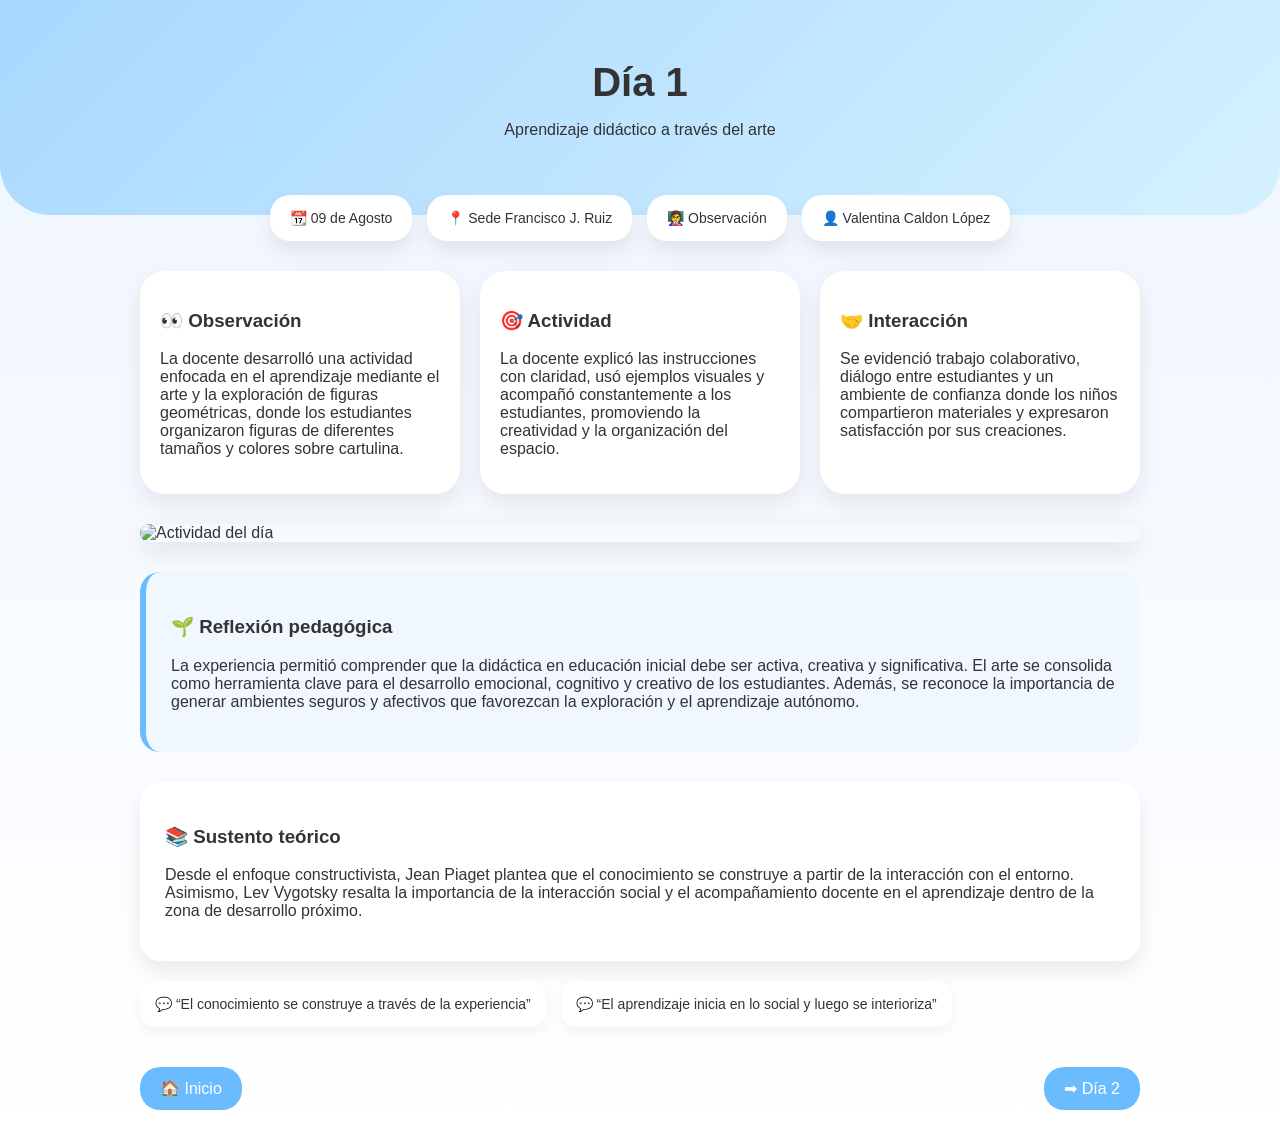
==== dia1.html @ 744ac3d4 "Update dia1.html" ====
<!DOCTYPE html>
<html lang="es">
<head>
<meta charset="UTF-8">
<meta name="viewport" content="width=device-width, initial-scale=1.0">
<title>Día 1</title>

<style>

body{
    margin:0;
    font-family: 'Segoe UI', sans-serif;
    background: linear-gradient(180deg, #eef5ff, #ffffff);
    color:#333;
}

.hero{
    background: linear-gradient(135deg, #a8d8ff, #d4f1ff);
    padding:60px 20px;
    text-align:center;
    border-bottom-left-radius:50px;
    border-bottom-right-radius:50px;
}

.hero h1{
    font-size:40px;
    margin:0;
}

.container{
    padding:20px;
    max-width:1000px;
    margin:auto;
}

.info{
    display:flex;
    gap:15px;
    flex-wrap:wrap;
    justify-content:center;
    margin-top:-40px;
}

.card-info{
    background:white;
    padding:15px 20px;
    border-radius:20px;
    box-shadow:0 10px 20px rgba(0,0,0,0.08);
    font-size:14px;
}

.grid{
    display:grid;
    grid-template-columns: repeat(auto-fit, minmax(250px,1fr));
    gap:20px;
    margin-top:30px;
}

.card{
    background:white;
    padding:20px;
    border-radius:25px;
    box-shadow:0 10px 25px rgba(0,0,0,0.08);
    transition:0.3s;
}

.card:hover{
    transform:translateY(-8px);
}

.image-box{
    margin-top:30px;
    border-radius:30px;
    overflow:hidden;
    box-shadow:0 10px 25px rgba(0,0,0,0.1);
}

.image-box img{
    width:100%;
}

.reflexion{
    margin-top:30px;
    padding:25px;
    background:#f0f7ff;
    border-left:6px solid #6bbcff;
    border-radius:20px;
}

.teoria{
    margin-top:30px;
    background:white;
    padding:25px;
    border-radius:20px;
    box-shadow:0 10px 20px rgba(0,0,0,0.08);
}

.frases{
    display:flex;
    gap:15px;
    flex-wrap:wrap;
    margin-top:20px;
}

.frase{
    background:#fff;
    padding:15px;
    border-radius:15px;
    box-shadow:0 5px 15px rgba(0,0,0,0.05);
    font-size:14px;
}

.nav{
    margin-top:40px;
    display:flex;
    justify-content:space-between;
}

.btn{
    padding:12px 20px;
    border-radius:20px;
    background:#6bbcff;
    color:white;
    text-decoration:none;
}

</style>
</head>

<body>

<div class="hero">
    <h1>Día 1</h1>
    <p>Aprendizaje didáctico a través del arte</p>
</div>

<div class="container">

<div class="info">
    <div class="card-info">📆 09 de Agosto</div>
    <div class="card-info">📍 Sede Francisco J. Ruiz</div>
    <div class="card-info">👩‍🏫 Observación</div>
    <div class="card-info">👤 Valentina Caldon López</div>
</div>

<div class="grid">

<div class="card">
    <h3>👀 Observación</h3>
    <p>
    La docente desarrolló una actividad enfocada en el aprendizaje mediante el arte y la exploración de figuras geométricas, donde los estudiantes organizaron figuras de diferentes tamaños y colores sobre cartulina.
    </p>
</div>

<div class="card">
    <h3>🎯 Actividad</h3>
    <p>
    La docente explicó las instrucciones con claridad, usó ejemplos visuales y acompañó constantemente a los estudiantes, promoviendo la creatividad y la organización del espacio.
    </p>
</div>

<div class="card">
    <h3>🤝 Interacción</h3>
    <p>
    Se evidenció trabajo colaborativo, diálogo entre estudiantes y un ambiente de confianza donde los niños compartieron materiales y expresaron satisfacción por sus creaciones.
    </p>
</div>

</div>

<div class="image-box">
    <img src="dia1-2.jpg" alt="Actividad del día">
</div>

<div class="reflexion">
    <h3>🌱 Reflexión pedagógica</h3>
    <p>
    La experiencia permitió comprender que la didáctica en educación inicial debe ser activa, creativa y significativa. El arte se consolida como herramienta clave para el desarrollo emocional, cognitivo y creativo de los estudiantes.
    Además, se reconoce la importancia de generar ambientes seguros y afectivos que favorezcan la exploración y el aprendizaje autónomo.
    </p>
</div>

<div class="teoria">
    <h3>📚 Sustento teórico</h3>
    <p>
    Desde el enfoque constructivista, Jean Piaget plantea que el conocimiento se construye a partir de la interacción con el entorno. Asimismo, Lev Vygotsky resalta la importancia de la interacción social y el acompañamiento docente en el aprendizaje dentro de la zona de desarrollo próximo.
    </p>
</div>

<div class="frases">
    <div class="frase">💬 “El conocimiento se construye a través de la experiencia”</div>
    <div class="frase">💬 “El aprendizaje inicia en lo social y luego se interioriza”</div>
</div>

<div class="nav">
    <a href="index.html" class="btn">🏠 Inicio</a>
    <a href="dia2.html" class="btn">➡ Día 2</a>
</div>

</div>

</body>
</html>
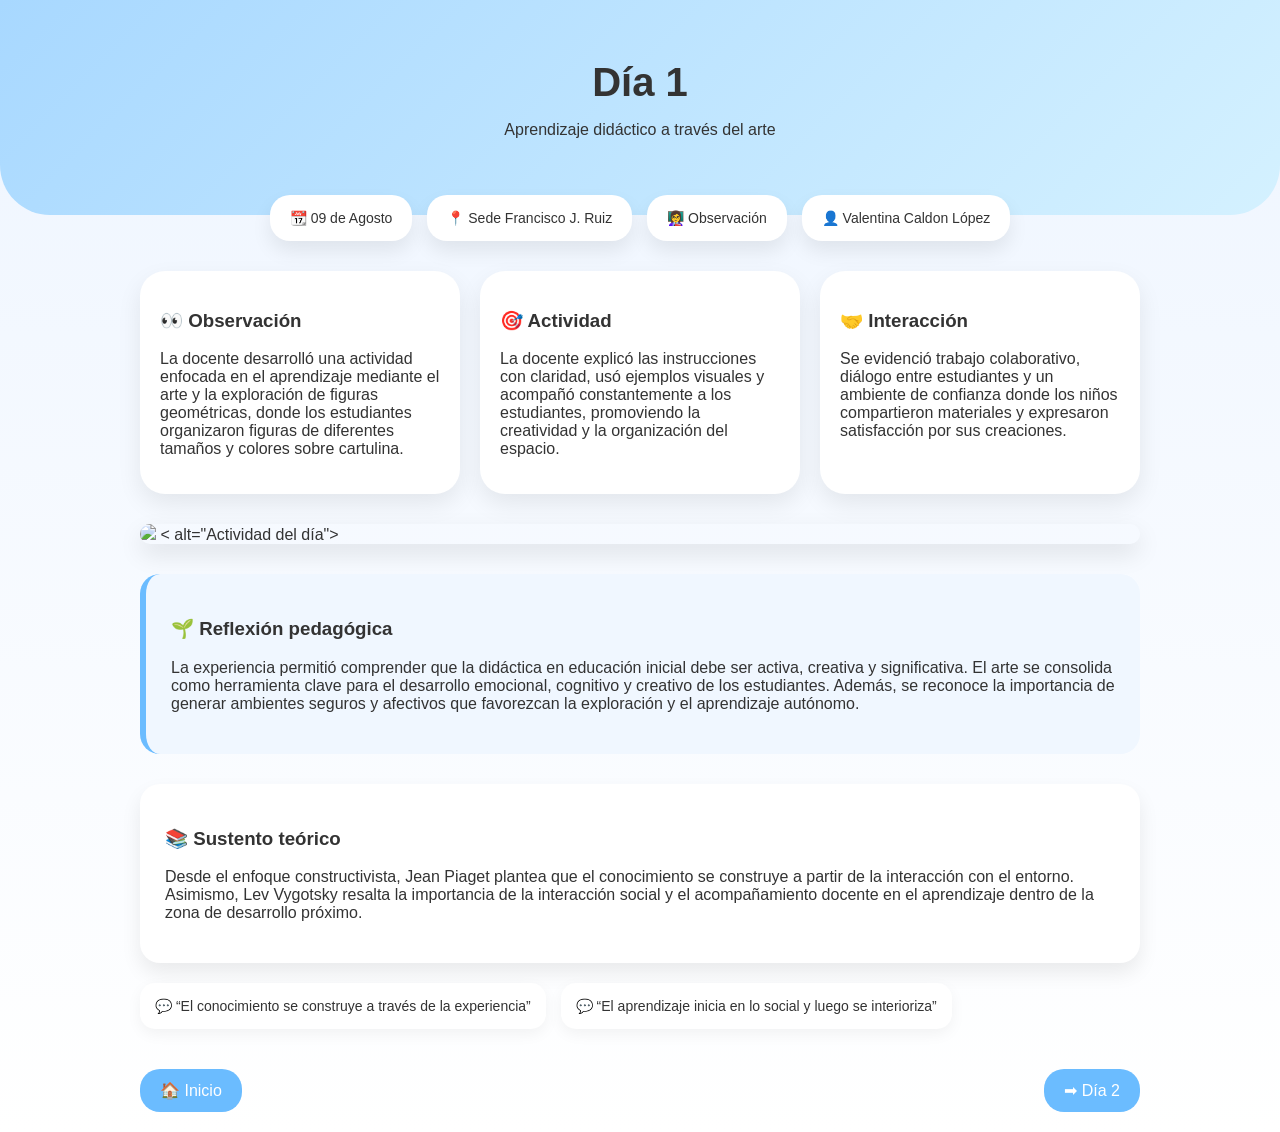
==== commit 78c4225d: "Update dia1.html" ====
--- a/dia1.html
+++ b/dia1.html
@@ -169,7 +169,7 @@
 </div>
 
 <div class="image-box">
-    <img src="dia1-2.jpg" alt="Actividad del día">
+    <img src="dia1-2.jpg"> < alt="Actividad del día">
 </div>
 
 <div class="reflexion">
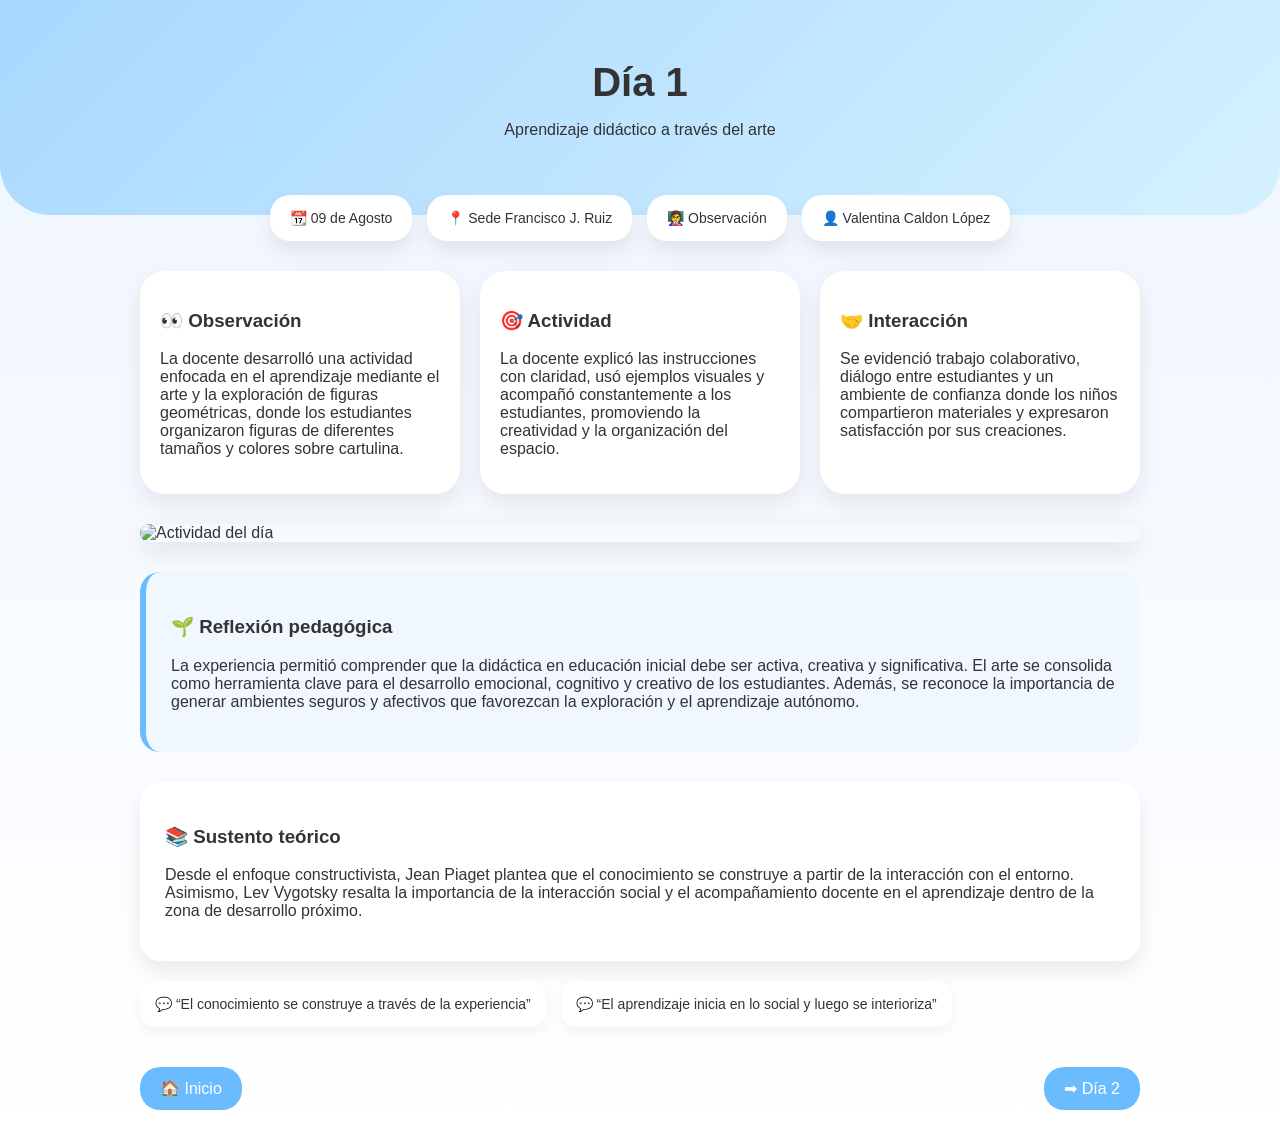
==== commit 33690629: "Update dia1.html" ====
--- a/dia1.html
+++ b/dia1.html
@@ -169,7 +169,7 @@
 </div>
 
 <div class="image-box">
-    <img src="dia1-2.jpg"> < alt="Actividad del día">
+    <img src="foto.jpg" alt="Actividad del día">
 </div>
 
 <div class="reflexion">
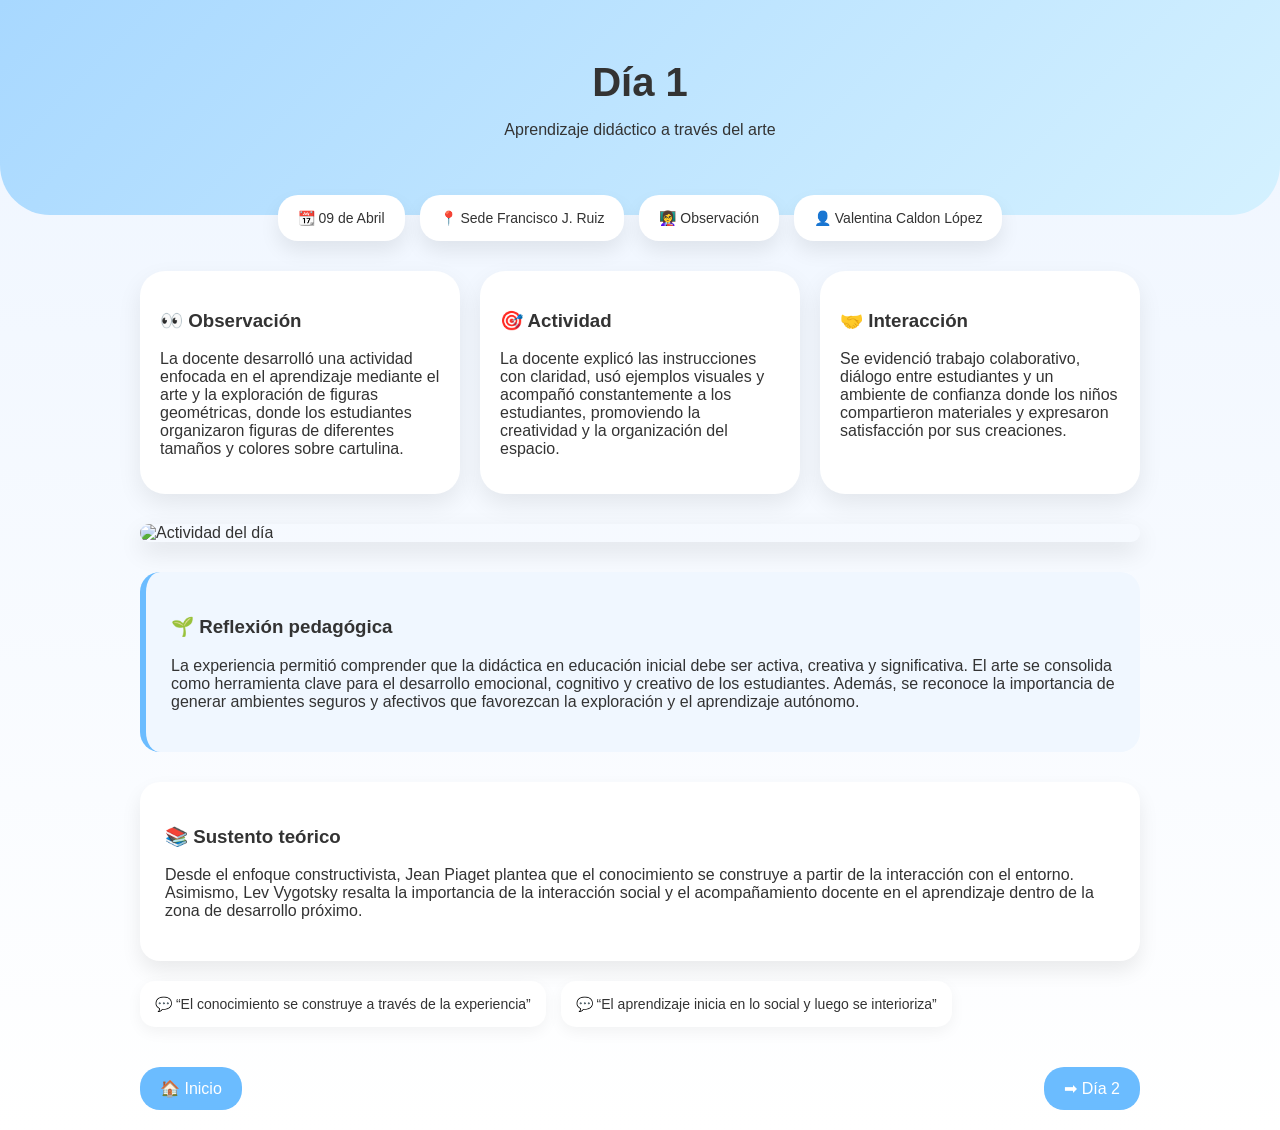
==== commit eb317ce3: "Update dia1.html" ====
--- a/dia1.html
+++ b/dia1.html
@@ -137,7 +137,7 @@
 <div class="container">
 
 <div class="info">
-    <div class="card-info">📆 09 de Agosto</div>
+    <div class="card-info">📆 09 de Abril</div>
     <div class="card-info">📍 Sede Francisco J. Ruiz</div>
     <div class="card-info">👩‍🏫 Observación</div>
     <div class="card-info">👤 Valentina Caldon López</div>
@@ -169,7 +169,7 @@
 </div>
 
 <div class="image-box">
-    <img src="foto.jpg" alt="Actividad del día">
+    <img src="imagen/foto.jpg" alt="Actividad del día">
 </div>
 
 <div class="reflexion">
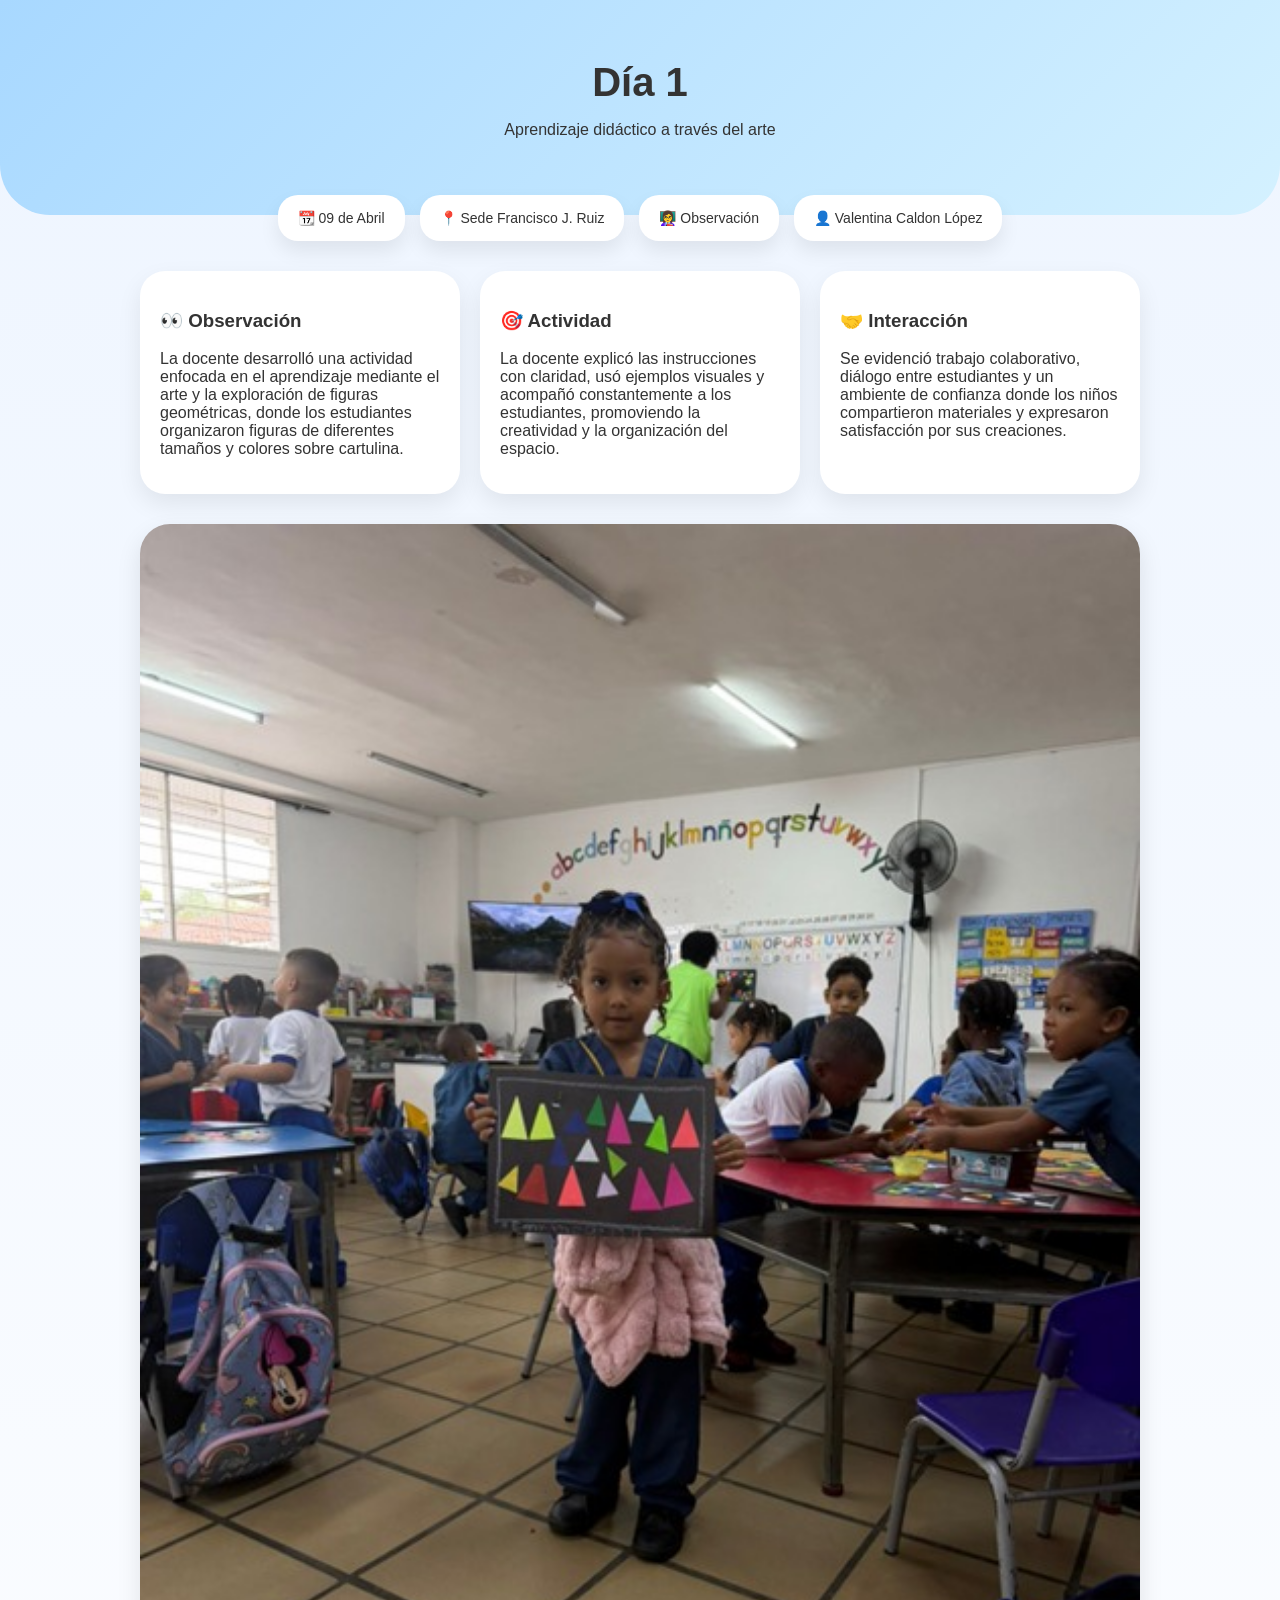
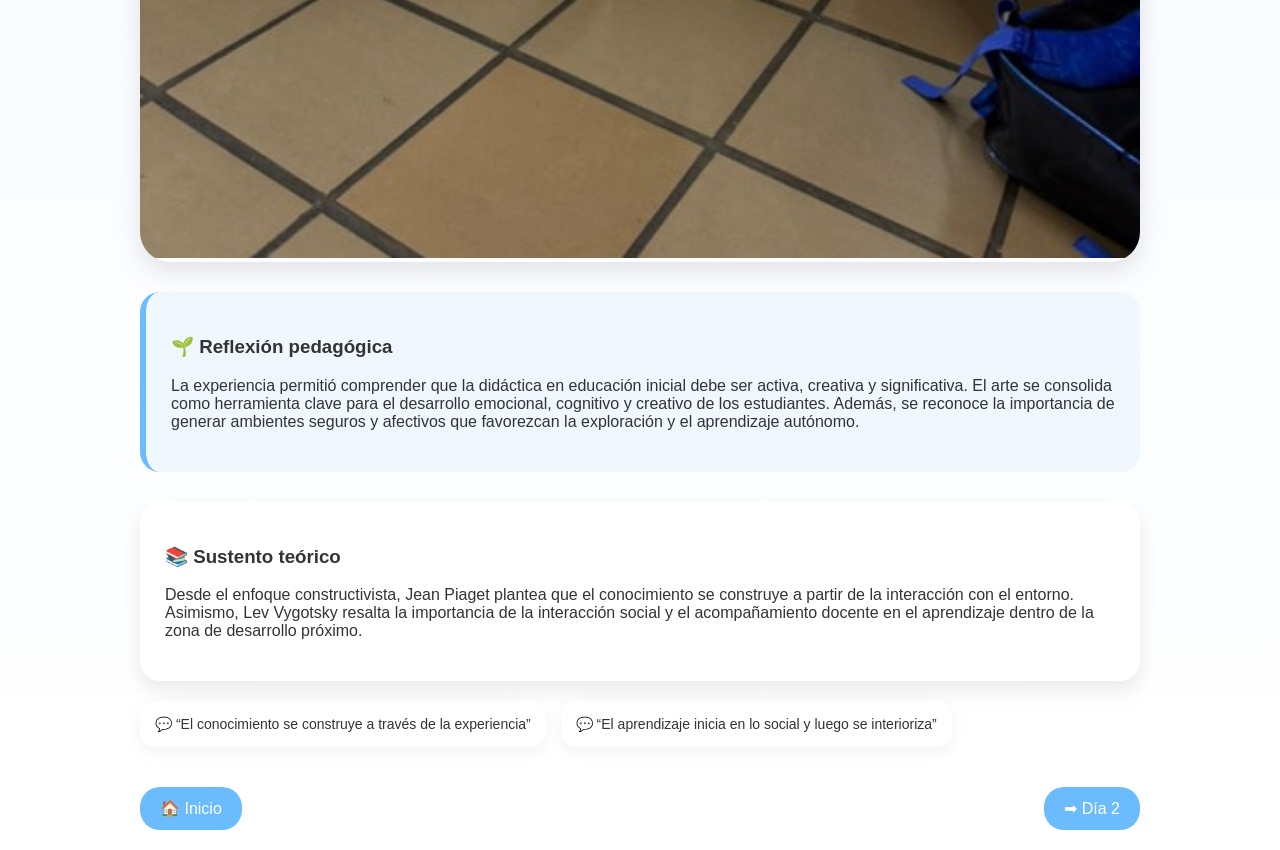
==== commit 0a2c60a5: "dia1.html" ====
--- a/dia1.html
+++ b/dia1.html
@@ -169,7 +169,7 @@
 </div>
 
 <div class="image-box">
-    <img src="imagen/foto.jpg" alt="Actividad del día">
+    <img src="dia1.jpg" alt="Actividad del día">
 </div>
 
 <div class="reflexion">
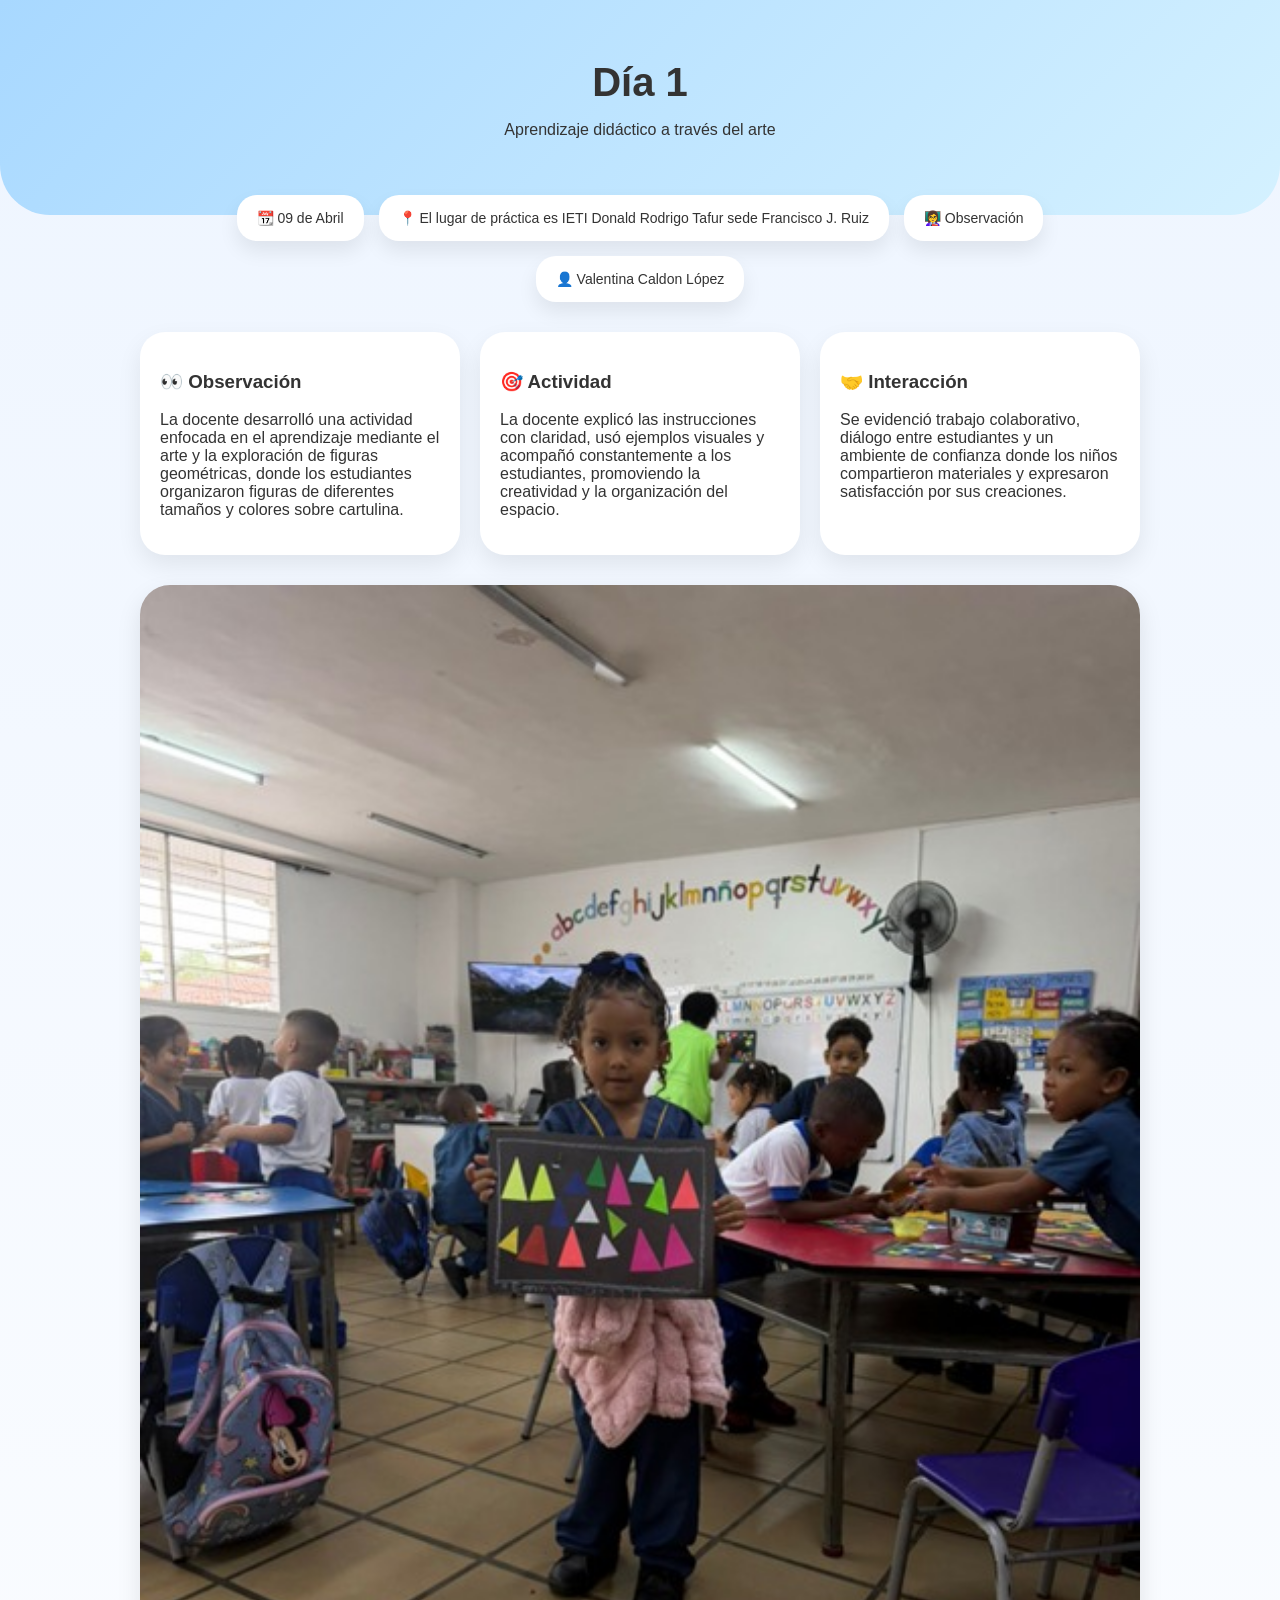
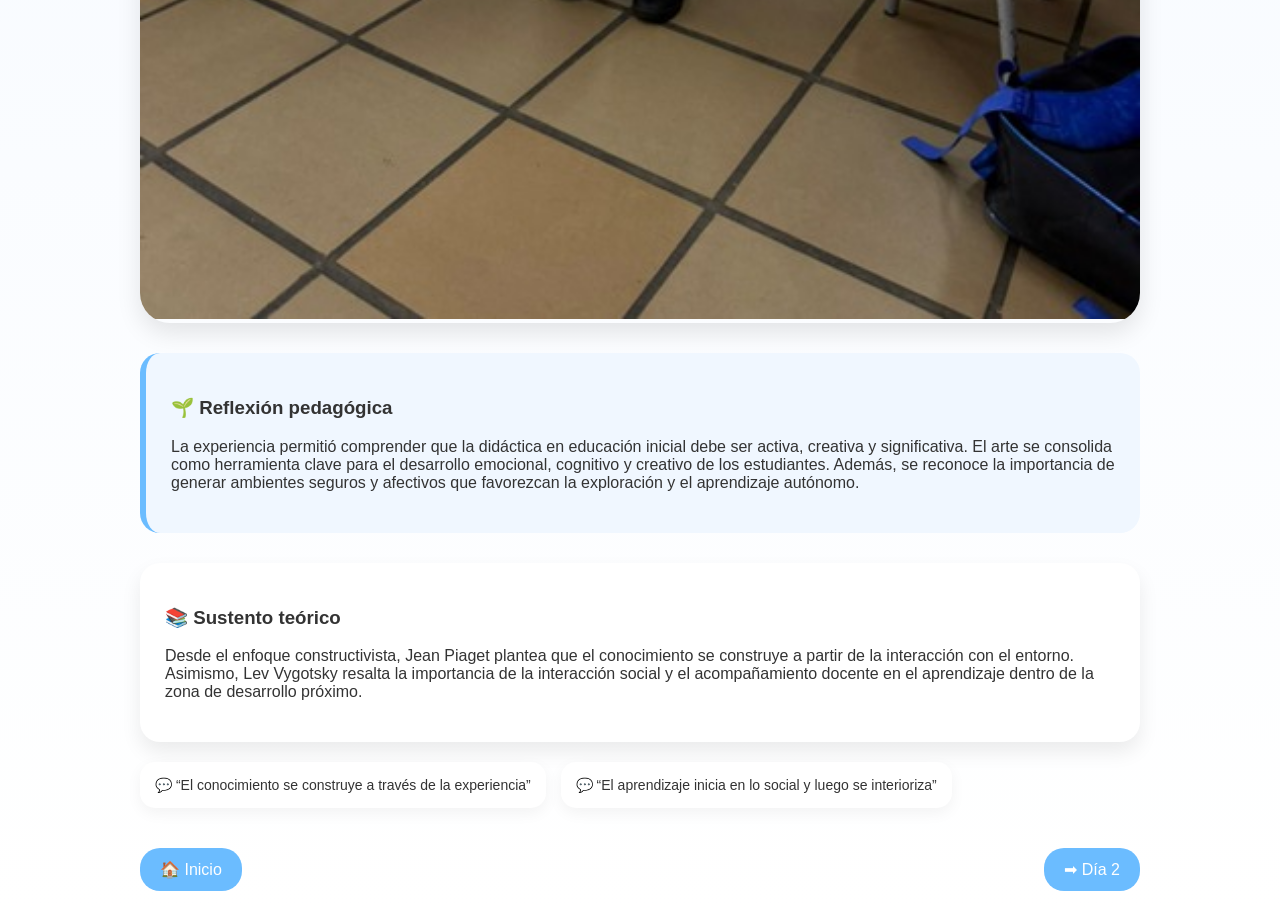
==== commit e40d4e85: "Update dia1.html" ====
--- a/dia1.html
+++ b/dia1.html
@@ -138,7 +138,7 @@
 
 <div class="info">
     <div class="card-info">📆 09 de Abril</div>
-    <div class="card-info">📍 Sede Francisco J. Ruiz</div>
+    <div class="card-info">📍 El lugar de práctica es IETI Donald Rodrigo Tafur sede Francisco J. Ruiz</div>
     <div class="card-info">👩‍🏫 Observación</div>
     <div class="card-info">👤 Valentina Caldon López</div>
 </div>
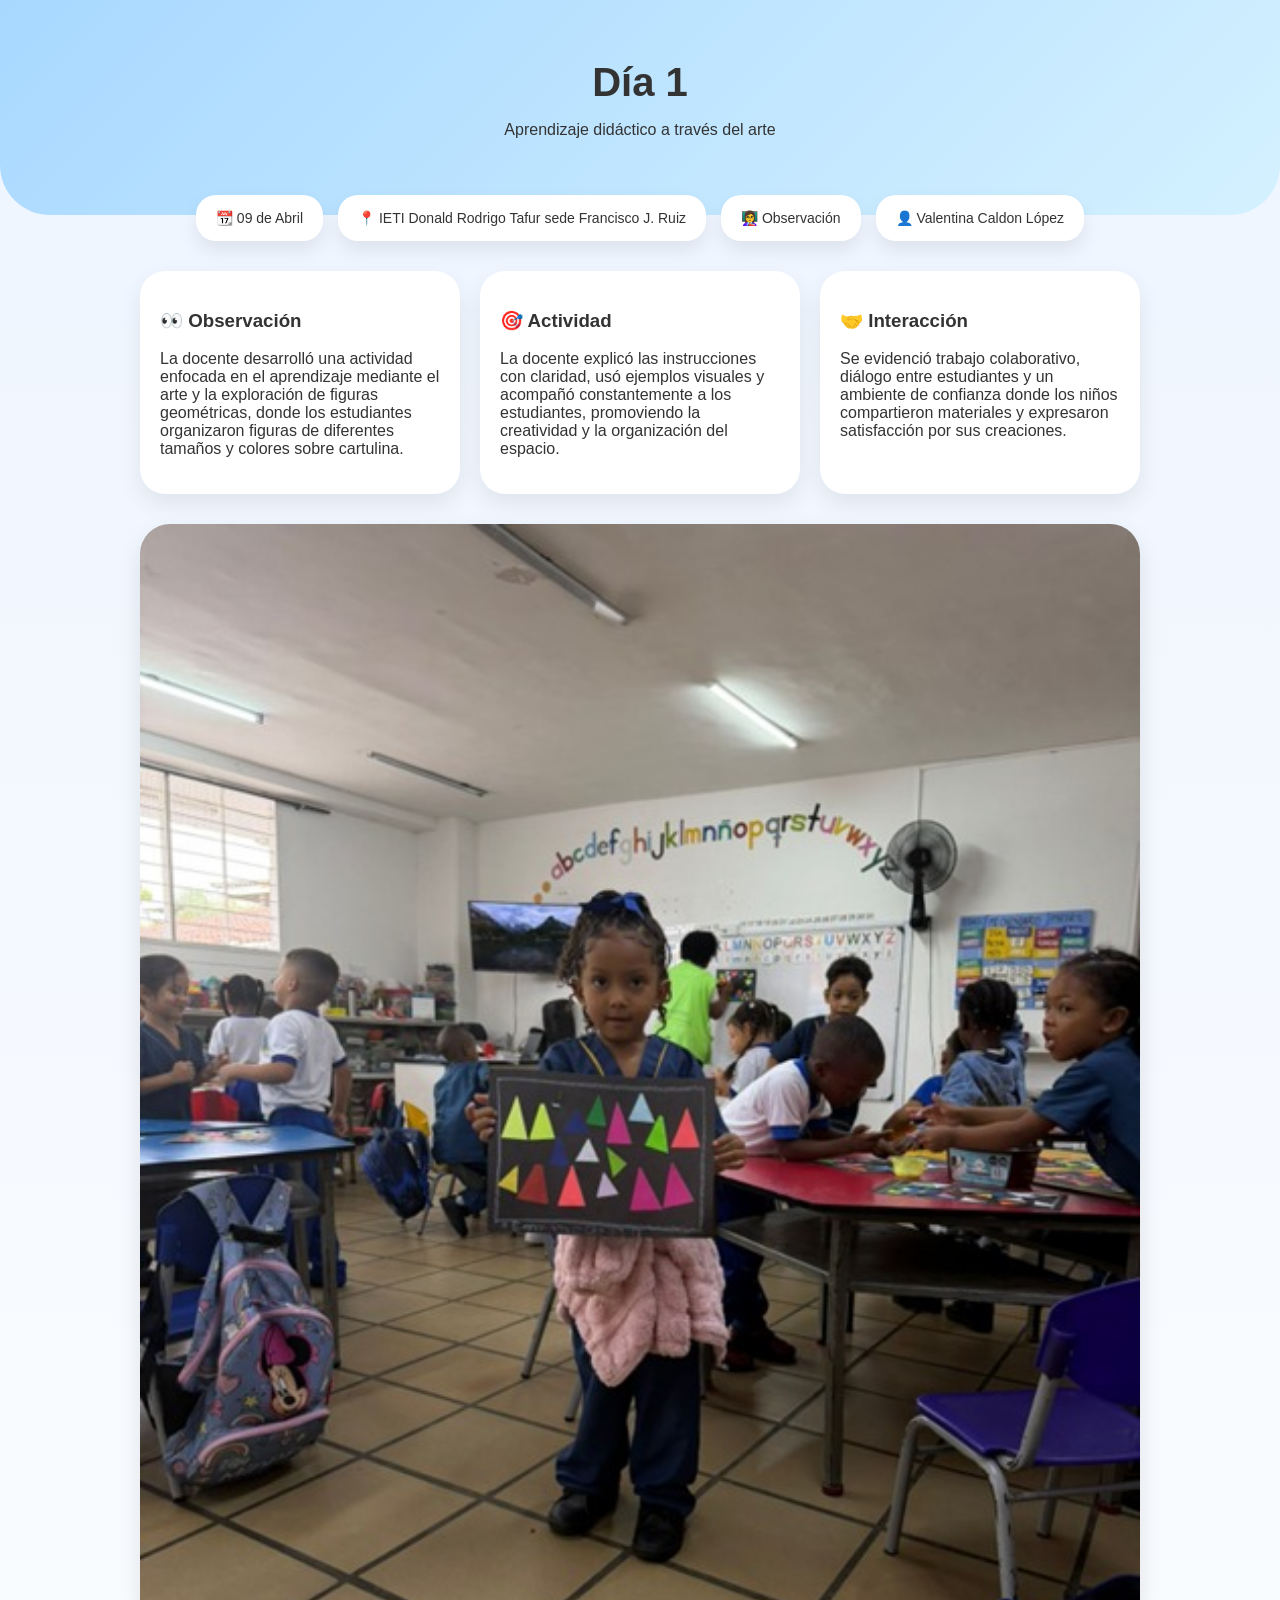
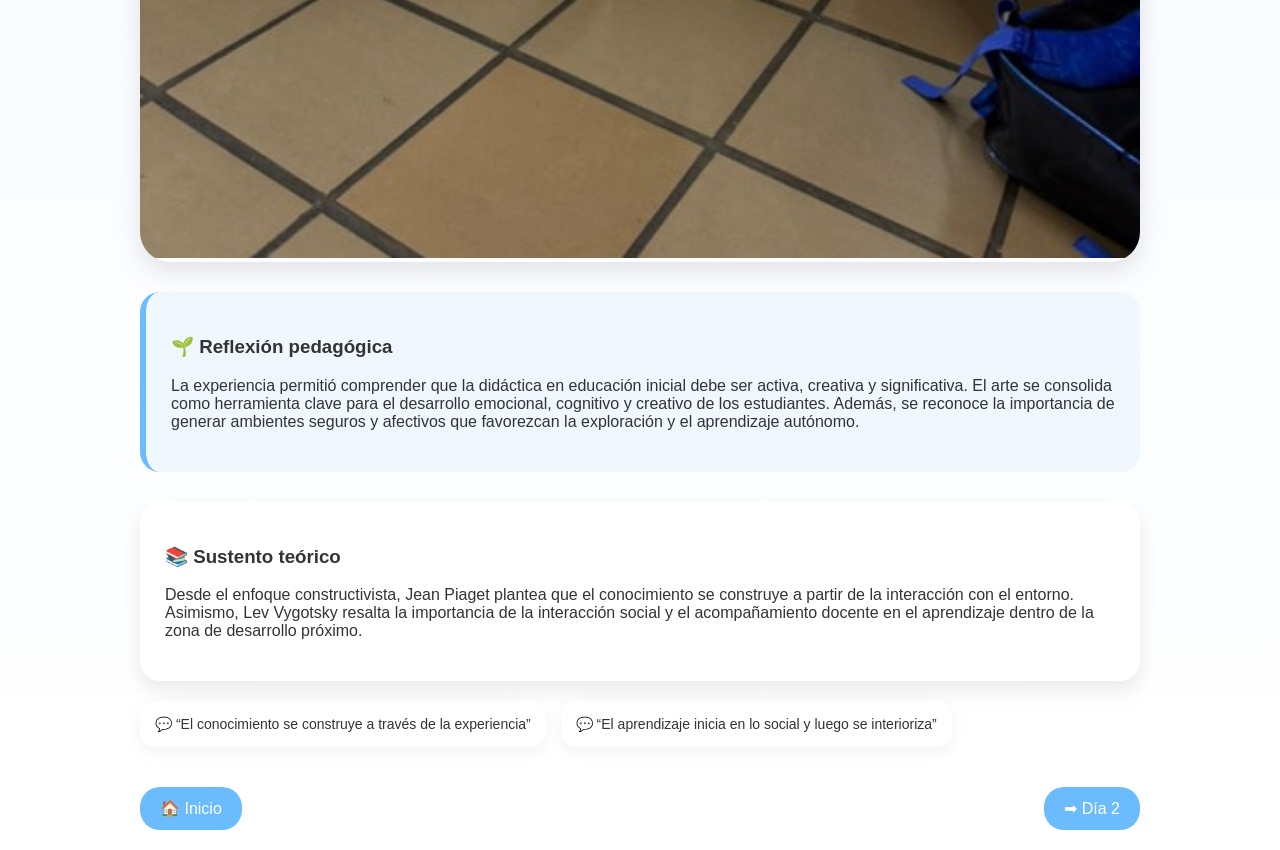
==== commit afb7bba1: "Update dia1.html" ====
--- a/dia1.html
+++ b/dia1.html
@@ -138,7 +138,7 @@
 
 <div class="info">
     <div class="card-info">📆 09 de Abril</div>
-    <div class="card-info">📍 El lugar de práctica es IETI Donald Rodrigo Tafur sede Francisco J. Ruiz</div>
+    <div class="card-info">📍 IETI Donald Rodrigo Tafur sede Francisco J. Ruiz</div>
     <div class="card-info">👩‍🏫 Observación</div>
     <div class="card-info">👤 Valentina Caldon López</div>
 </div>
